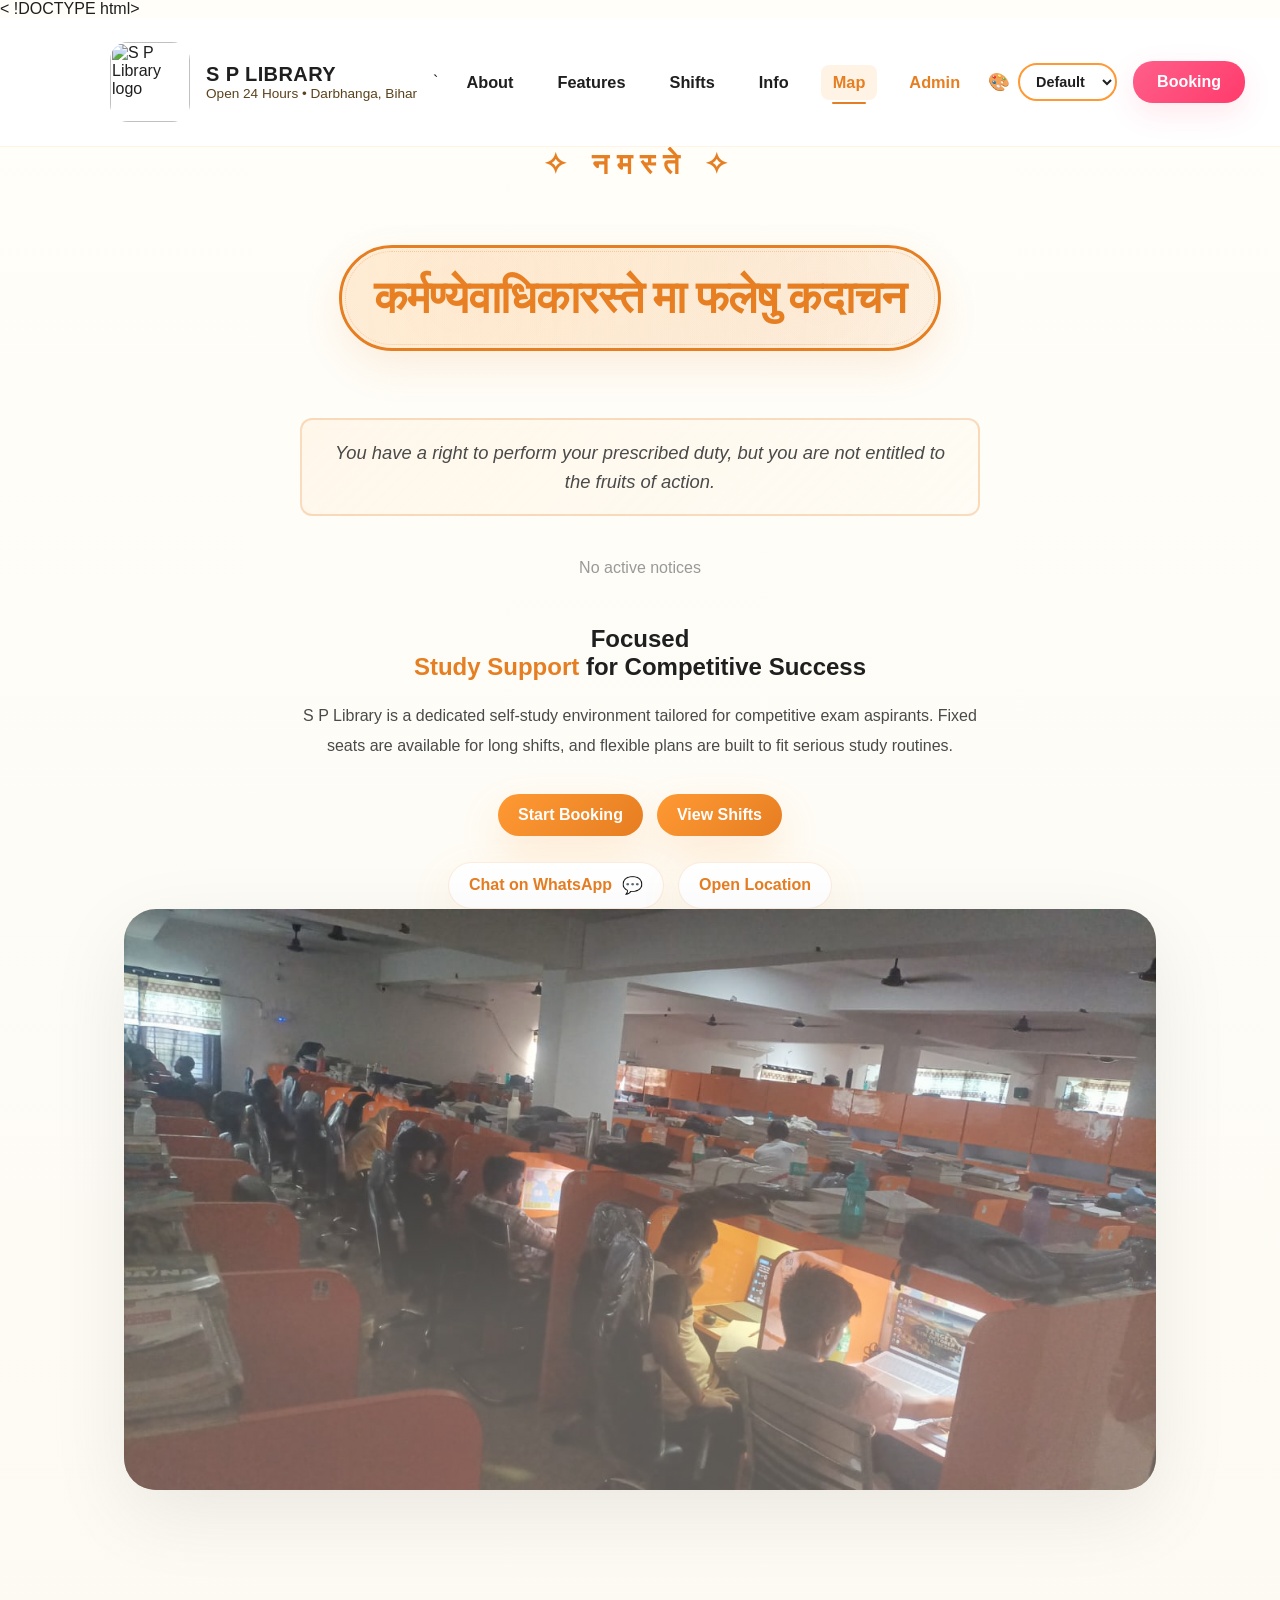
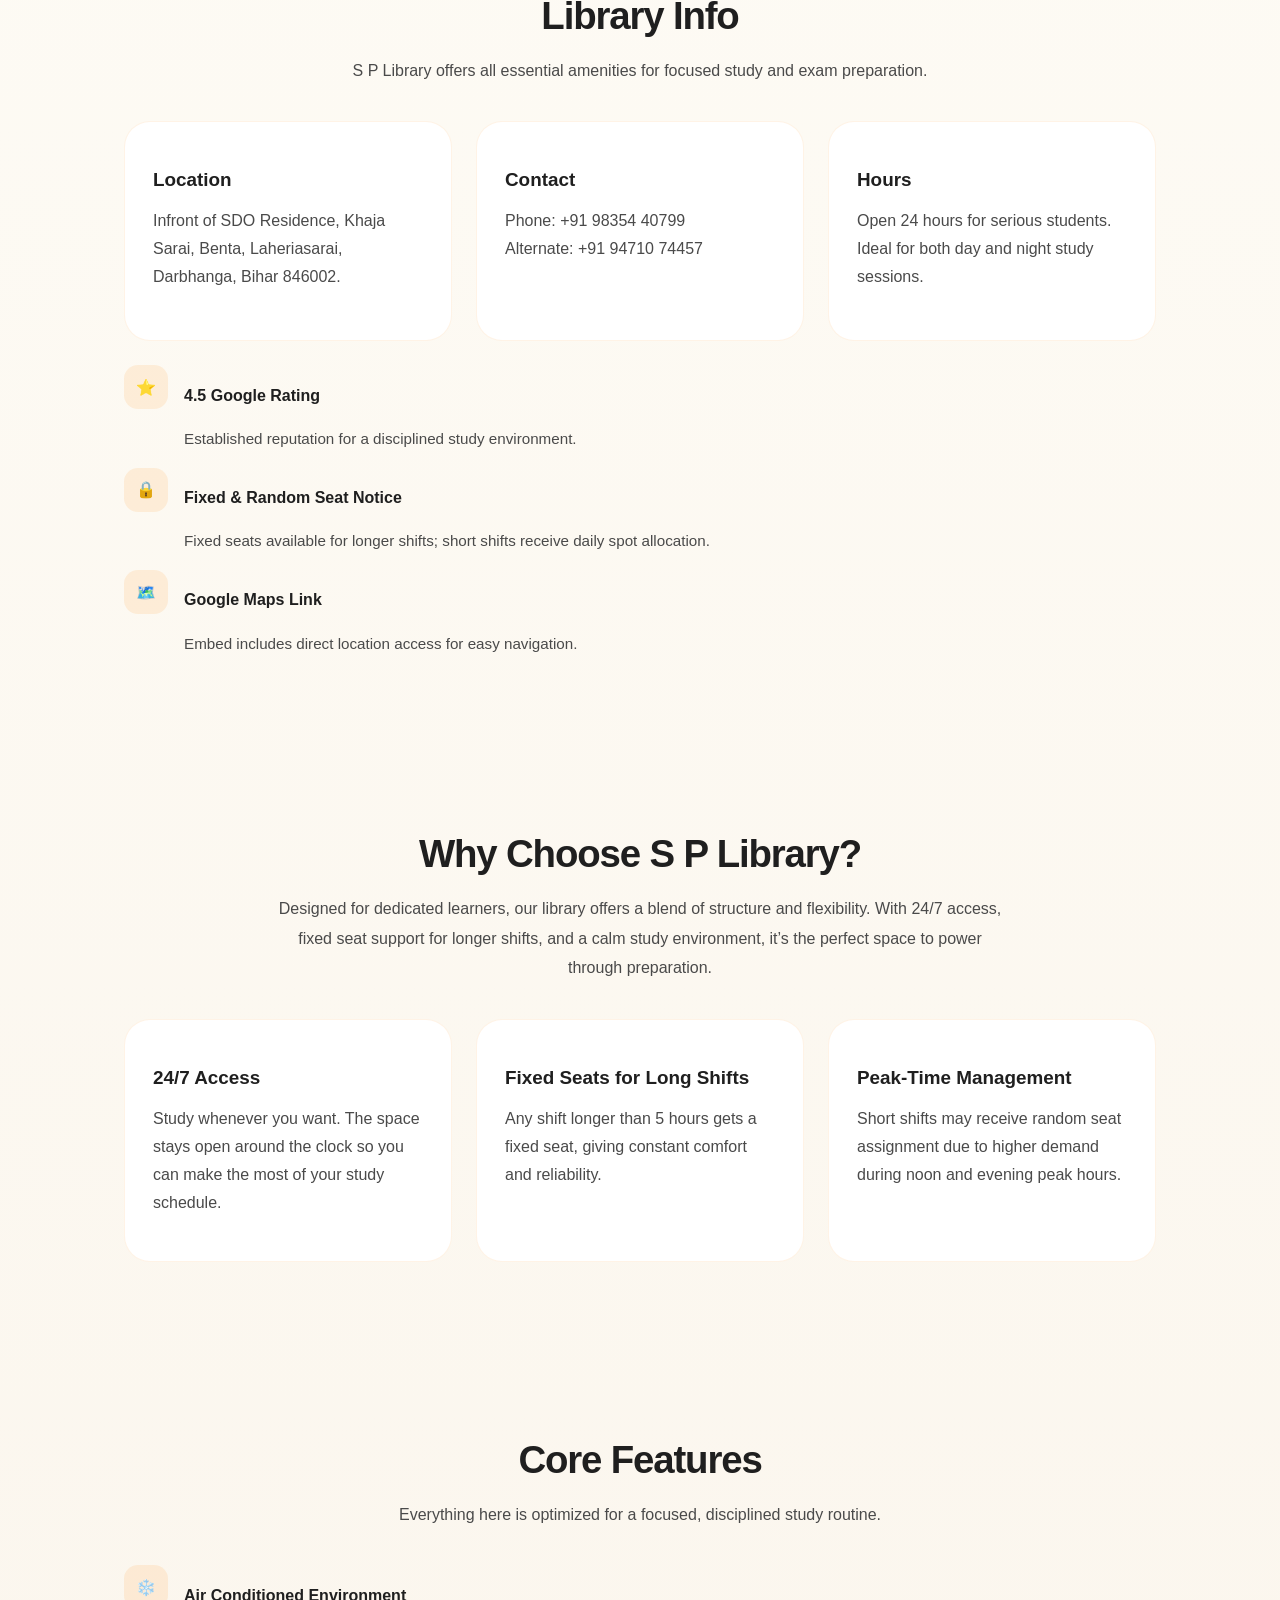
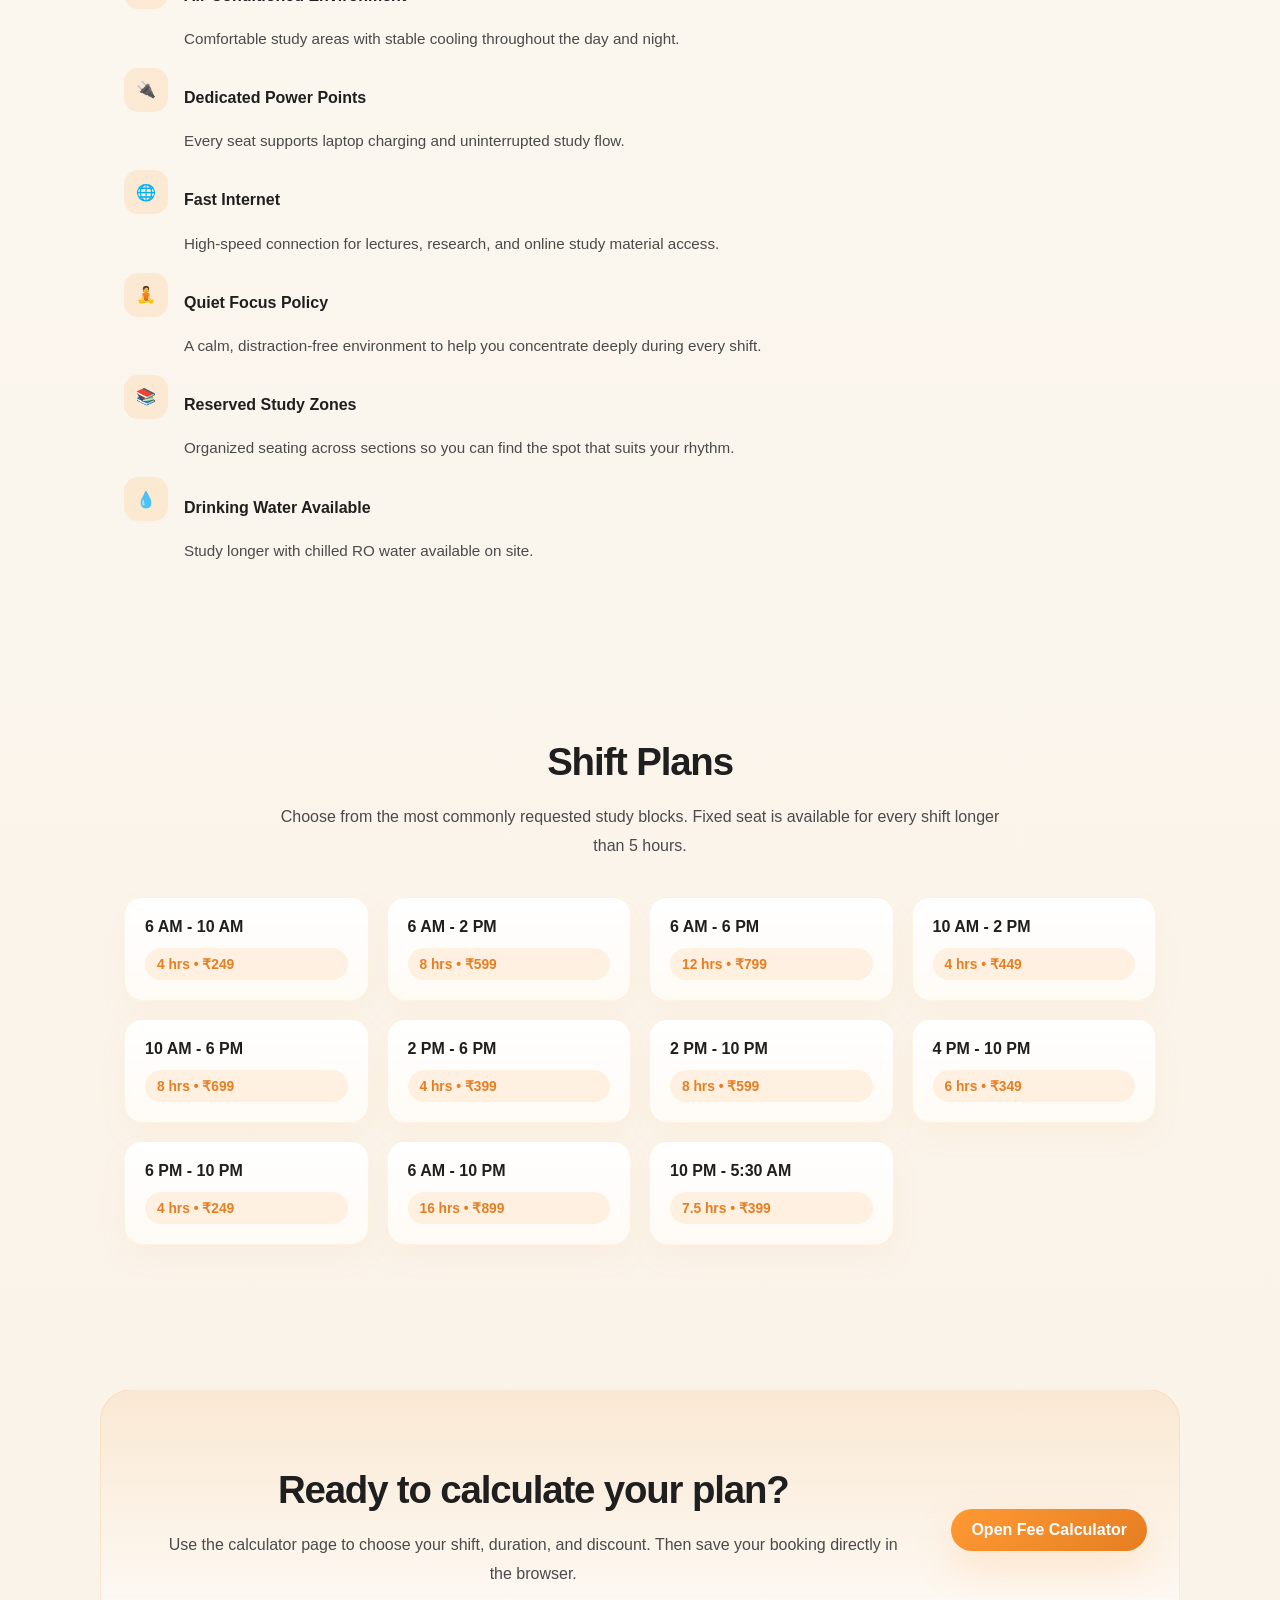
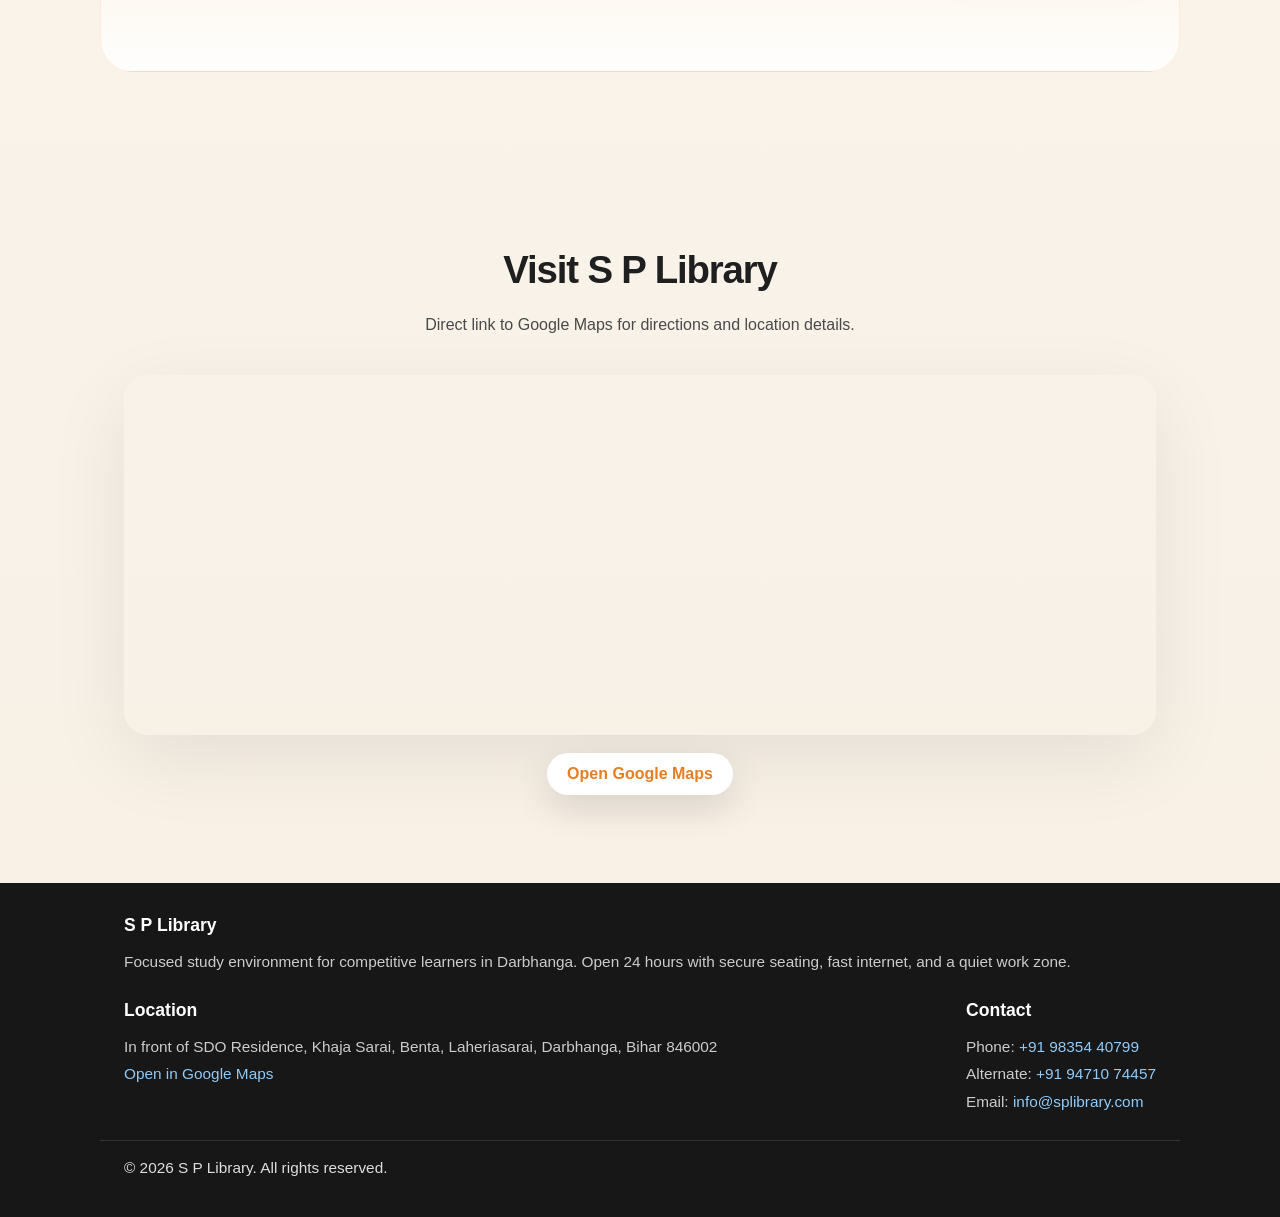
==== index.html @ 1525b309 "fetching but not saving" ====
﻿< !DOCTYPE html>
<html lang="en">
<head>
    <meta charset="UTF-8">
    <meta name="viewport" content="width=device-width, initial-scale=1.0">
    <title>S P Library | Study Space in Laheriasarai</title>
    <link rel="stylesheet" href="styles.css">
</head>
<body>
    <header class="header">
        <div class="container header-inner">
            <div class="brand">
                <div class="logo-box">
                    <a href="index.html" aria-label="S P Library home">
                        <img src="assets/Logo%20Library_page-0001.jpg" alt="S P Library logo">
                    </a>
                </div>
                <div>
                    <div class="site-name">S P LIBRARY</div>
                    <div style="font-size:.85rem; color: #5b421d;">Open 24 Hours • Darbhanga, Bihar</div>
                </div>
            </div>
`       
            <nav class="nav" aria-label="Main navigation" id="main-nav">
                <a href="#about">About</a>
                <a href="#features">Features</a>
                <a href="#plans">Shifts</a>
                <a href="#info">Info</a>
                <a href="#map">Map</a>
                <a id="nav-register-link" href="student-registration.html" style="display:none">Register</a>
                <a href="admin-login.html" class="admin-link">Admin</a>
            </nav>

            <button class="hamburger" id="hamburger-btn" aria-label="Toggle navigation menu" aria-expanded="false">
 
                <span></span>
                <span></span>
                <span></span>
            </button>

            <div class="right-controls">
                <div class="theme-selector-wrapper">
                    <label class="theme-selector-label">🎨</label>
                    <select id="theme-selector">
                        <option value="default">Default</option>
                        <option value="dark">Dark</option>
                        <option value="pink">Pink</option>
                        <option value="skyblue">Sky</option>
                        <option value="baghwa">Orange</option>
                    </select>
                </div>
                <a class="cta-link primary" href="booking.html">Booking</a>
                <a id="header-logout" class="cta-link" href="#" style="display:none">Logout</a>
            </div>
        </div>
    </header>

    <main>
        <section class="hero">
            <div class="container hero-inner">
                <div class="hero-content">
                    <div class="hero-shloka" role="note" aria-label="Sanskrit shloka">
                        <p class="shloka-text">कर्मण्येवाधिकारस्ते मा फलेषु कदाचन</p>
                        <p class="shloka-meaning">You have a right to perform your prescribed duty, but you are not entitled to the fruits of action.</p>
                    </div>
                    <!-- Notices Section -->
                    <div class="hero-notices" id="hero-notices-container"></div>
                    <h1 class="hero-title">Focused<br><span>Study Support</span> for Competitive Success</h1>
                    <p class="hero-text">S P Library is a dedicated self-study environment tailored for competitive exam aspirants. Fixed seats are available for long shifts, and flexible plans are built to fit serious study routines.</p>
                    <div class="hero-buttons">
                        <a class="cta-link" href="booking.html">Start Booking</a>
                        <a class="cta-link" href="#plans">View Shifts</a>
                    </div>
                    <div class="hero-links">
                        <a class="hero-secondary" href="https://wa.me/8521933770" target="_blank" rel="noopener noreferrer">
                            <span>Chat on WhatsApp</span>
                            <span class="hero-icon">💬</span>
                        </a>
                        <a class="hero-secondary" href="https://maps.app.goo.gl/vKs8UkZB4C599YHR6" target="_blank" rel="noopener noreferrer">
                            <span>Open Location</span>
                        </a>
                    </div>
                </div>
                <div class="hero-visual">
                    <img src="assets/WhatsApp%20Image%202026-06-04%20at%2010.13.15%20AM.jpeg" alt="S P Library study area">
                    <div class="hero-visual-overlay" aria-hidden="true"></div>
                </div>
            </div>
        </section>

        <!-- Info section moved here from calculator page -->
        <section class="section" id="info">
            <div class="container">
                <h2>Library Info</h2>
                <p class="lead">S P Library offers all essential amenities for focused study and exam preparation.</p>
                <div class="grid-3">
                    <div class="card">
                        <h3>Location</h3>
                        <p>Infront of SDO Residence, Khaja Sarai, Benta, Laheriasarai, Darbhanga, Bihar 846002.</p>
                    </div>
                    <div class="card">
                        <h3>Contact</h3>
                        <p>Phone: +91 98354 40799<br>Alternate: +91 94710 74457</p>
                    </div>
                    <div class="card">
                        <h3>Hours</h3>
                        <p>Open 24 hours for serious students. Ideal for both day and night study sessions.</p>
                    </div>
                </div>
                <div class="feature-list" style="margin-top: 24px;">
                    <div class="feature-item">
                        <div class="feature-icon">⭐</div>
                        <div class="feature-content">
                            <h4>4.5 Google Rating</h4>
                            <p>Established reputation for a disciplined study environment.</p>
                        </div>
                    </div>
                    <div class="feature-item">
                        <div class="feature-icon">🔒</div>
                        <div class="feature-content">
                            <h4>Fixed & Random Seat Notice</h4>
                            <p>Fixed seats available for longer shifts; short shifts receive daily spot allocation.</p>
                        </div>
                    </div>
                    <div class="feature-item">
                        <div class="feature-icon">🗺️</div>
                        <div class="feature-content">
                            <h4>Google Maps Link</h4>
                            <p>Embed includes direct location access for easy navigation.</p>
                        </div>
                    </div>
                </div>
            </div>
        </section>


        <section id="about" class="section">
            <div class="container">
                <h2>Why Choose S P Library?</h2>
                <p class="lead">Designed for dedicated learners, our library offers a blend of structure and flexibility. With 24/7 access, fixed seat support for longer shifts, and a calm study environment, it’s the perfect space to power through preparation.</p>
                <div class="grid-3">
                    <div class="card">
                        <h3>24/7 Access</h3>
                        <p>Study whenever you want. The space stays open around the clock so you can make the most of your study schedule.</p>
                    </div>
                    <div class="card">
                        <h3>Fixed Seats for Long Shifts</h3>
                        <p>Any shift longer than 5 hours gets a fixed seat, giving constant comfort and reliability.</p>
                    </div>
                    <div class="card">
                        <h3>Peak-Time Management</h3>
                        <p>Short shifts may receive random seat assignment due to higher demand during noon and evening peak hours.</p>
                    </div>
                </div>
            </div>
        </section>

        <section id="features" class="section">
            <div class="container">
                <h2>Core Features</h2>
                <p class="lead">Everything here is optimized for a focused, disciplined study routine.</p>
                <div class="feature-list">
                    <div class="feature-item">
                        <div class="feature-icon">❄️</div>
                        <div class="feature-content">
                            <h4>Air Conditioned Environment</h4>
                            <p>Comfortable study areas with stable cooling throughout the day and night.</p>
                        </div>
                    </div>
                    <div class="feature-item">
                        <div class="feature-icon">🔌</div>
                        <div class="feature-content">
                            <h4>Dedicated Power Points</h4>
                            <p>Every seat supports laptop charging and uninterrupted study flow.</p>
                        </div>
                    </div>
                    <div class="feature-item">
                        <div class="feature-icon">🌐</div>
                        <div class="feature-content">
                            <h4>Fast Internet</h4>
                            <p>High-speed connection for lectures, research, and online study material access.</p>
                        </div>
                    </div>
                    <div class="feature-item">
                        <div class="feature-icon">🧘</div>
                        <div class="feature-content">
                            <h4>Quiet Focus Policy</h4>
                            <p>A calm, distraction-free environment to help you concentrate deeply during every shift.</p>
                        </div>
                    </div>
                    <div class="feature-item">
                        <div class="feature-icon">📚</div>
                        <div class="feature-content">
                            <h4>Reserved Study Zones</h4>
                            <p>Organized seating across sections so you can find the spot that suits your rhythm.</p>
                        </div>
                    </div>
                    <div class="feature-item">
                        <div class="feature-icon">💧</div>
                        <div class="feature-content">
                            <h4>Drinking Water Available</h4>
                            <p>Study longer with chilled RO water available on site.</p>
                        </div>
                    </div>
                </div>
            </div>
        </section>

        <section id="plans" class="section">
            <div class="container">
                <h2>Shift Plans</h2>
                <p class="lead">Choose from the most commonly requested study blocks. Fixed seat is available for every shift longer than 5 hours.</p>
                <div class="plan-grid">
                    <div class="plan-card">
                        <h4>6 AM - 10 AM</h4>
                        <span>4 hrs • ₹249</span>
                    </div>
                    <div class="plan-card">
                        <h4>6 AM - 2 PM</h4>
                        <span>8 hrs • ₹599</span>
                    </div>
                    <div class="plan-card">
                        <h4>6 AM - 6 PM</h4>
                        <span>12 hrs • ₹799</span>
                    </div>
                    <div class="plan-card">
                        <h4>10 AM - 2 PM</h4>
                        <span>4 hrs • ₹449</span>
                    </div>
                    <div class="plan-card">
                        <h4>10 AM - 6 PM</h4>
                        <span>8 hrs • ₹699</span>
                    </div>
                    <div class="plan-card">
                        <h4>2 PM - 6 PM</h4>
                        <span>4 hrs • ₹399</span>
                    </div>
                    <div class="plan-card">
                        <h4>2 PM - 10 PM</h4>
                        <span>8 hrs • ₹599</span>
                    </div>
                    <div class="plan-card">
                        <h4>4 PM - 10 PM</h4>
                        <span>6 hrs • ₹349</span>
                    </div>
                    <div class="plan-card">
                        <h4>6 PM - 10 PM</h4>
                        <span>4 hrs • ₹249</span>
                    </div>
                    <div class="plan-card">
                        <h4>6 AM - 10 PM</h4>
                        <span>16 hrs • ₹899</span>
                    </div>
                    <div class="plan-card">
                        <h4>10 PM - 5:30 AM</h4>
                        <span>7.5 hrs • ₹399</span>
                    </div>
                </div>
            </div>
        </section>

        <section class="section">
            <div class="container section-highlight">
                <div class="cta-grid">
                    <div>
                        <h2>Ready to calculate your plan?</h2>
                        <p class="lead">Use the calculator page to choose your shift, duration, and discount. Then save your booking directly in the browser.</p>
                    </div>
                    <a class="cta-link" href="booking.html">Open Fee Calculator</a>
                </div>
            </div>
        </section>

        <section id="map" class="section">
            <div class="container">
                <h2>Visit S P Library</h2>
                <p class="lead">Direct link to Google Maps for directions and location details.</p>
                <iframe class="map-embed" src="https://www.google.com/maps/embed?pb=!1m18!1m12!1m3!1d3597.9847573821976!2d85.90579!3d26.123674!2m3!1f0!2f0!3f0!3m2!1i1024!2i768!4f13.1!3m3!1m2!1s0x39edb9327091d627%3A0x440876a55a5bb18f!2sS%20P%20LIBRARY!5e0!3m2!1sen!2sin!4v1234567890" allowfullscreen loading="lazy" referrerpolicy="no-referrer-when-downgrade"></iframe>
                <p style="text-align:center; margin-top:18px;"><a href="https://maps.app.goo.gl/vKs8UkZB4C599YHR6" target="_blank" class="cta-link" style="padding:12px 20px; background:#ffffff; color:var(--bhagwa-dark); box-shadow: 0 14px 36px rgba(0,0,0,0.12);">Open Google Maps</a></p>
            </div>
        </section>
    </main>

    <footer class="footer">
        <div class="container footer-grid">
            <div class="footer-col">
                <h3>S P Library</h3>
                <p>Focused study environment for competitive learners in Darbhanga. Open 24 hours with secure seating, fast internet, and a quiet work zone.</p>
            </div>
            <div class="footer-col">
                <h3>Location</h3>
                <p>In front of SDO Residence, Khaja Sarai, Benta, Laheriasarai, Darbhanga, Bihar 846002</p>
                <p><a href="https://maps.app.goo.gl/vKs8UkZB4C599YHR6" target="_blank" rel="noopener noreferrer">Open in Google Maps</a></p>
            </div>
            <div class="footer-col">
                <h3>Contact</h3>
                <p>Phone: <a href="tel:+919835440799">+91 98354 40799</a></p>
                <p>Alternate: <a href="tel:+919471074457">+91 94710 74457</a></p>
                <p>Email: <a href="mailto:info@splibrary.com">info@splibrary.com</a></p>
            </div>
        </div>
        <div class="container footer-bottom">
            <p>&copy; 2026 S P Library. All rights reserved.</p>
        </div>
    </footer>

    <!-- Right-side floating contact widgets removed per layout cleanup -->
    <script src="theme.js"></script>
    <script src="notices.js"></script>
    <script src="navigation.js"></script>
    <script src="header-widgets.js"></script>
    <script src="script.js"></script>
    <script src="admin-auth.js"></script>
    <script src="admin-header.js"></script>
    <script src="hamburger.js"></script>
    <script>
        // Initialize notices on page load
        document.addEventListener('DOMContentLoaded', function() {
            noticeManager.render('hero-notices-container', 3);
        });
    </script>
</body>
</html>
---- styles.css ----
:root {
    --bhagwa: #FF9933;
    --bhagwa-dark: #E67E22;
    --gray-100: #F6F6F6;
    --gray-200: #EDEDED;
    --gray-400: #9E9E9E;
    --gray-600: #4A4A4A;
    --gray-900: #1F1F1F;
    --white: #FFFFFF;
    --shadow: 0 24px 80px rgba(0, 0, 0, 0.08);
    
    /* Theme Variables */
    --theme-primary: #FF9933;
    --theme-primary-dark: #E67E22;
    --theme-secondary: #7a5a2b;
    --theme-background: #fffef9;
    --theme-background-alt: #f8f0e5;
    --theme-text: #1F1F1F;
    --theme-text-light: #4A4A4A;
    --theme-card-bg: #FFFFFF;
    --theme-border: rgba(255, 153, 51, 0.12);
}

* {
    box-sizing: border-box;
}

html {
    scroll-behavior: smooth;
}

body {
    margin: 0;
    font-family: 'Inter', sans-serif;
    color: var(--theme-text);
    background: linear-gradient(180deg, var(--theme-background) 0%, var(--theme-background-alt) 100%);
}

img {
    max-width: 100%;
    display: block;
}

a {
    color: inherit;
    text-decoration: none;
}

button {
    font: inherit;
}

.container {
    width: min(1080px, calc(100% - 48px));
    max-width: 1080px;
    margin: 0 auto;
    padding-left: 24px;
    padding-right: 24px;
}

.header {
    background: rgba(255, 255, 255, 0.92);
    backdrop-filter: blur(16px);
    position: sticky;
    top: 10px;
    z-index: 50;
    border-bottom: 1px solid var(--theme-border);
    padding: 12px 0;
}

.header-inner {
    display: flex;
    align-items: center;
    justify-content: space-between;
    gap: 16px;
    padding: 12px 10px;
    flex-wrap: nowrap;
    min-height: 80px;
}

.logo-box {
    width: 80px;
    height: 80px;
    border-radius: 18px;
    display: grid;
    place-items: center;
    background: rgba(255, 255, 255, 0.78);
    overflow: hidden;
    flex-shrink: 0;
}

.logo-box img {
    width: 100%;
    height: 100%;
    object-fit: contain;
}

.brand {
    display: flex;
    align-items: center;
    gap: 16px;
    flex-shrink: 0;
}

.site-name {
    font-size: 1.25rem;
    font-weight: 900;
    letter-spacing: 0.02em;
    color: var(--gray-900);
}

.nav {
    display: flex;
    gap: 20px;
    align-items: center;
    flex: 1;
    margin: 0;
    position: relative;
    justify-content: center;
}

.nav a {
    color: var(--gray-700);
    font-weight: 600;
    font-size: 1.02rem;
    transition: all 0.3s ease;
    padding: 8px 12px;
    border-radius: 8px;
    position: relative;
}

.nav a::after {
    content: '';
    position: absolute;
    bottom: -4px;
    left: 50%;
    transform: translateX(-50%) scaleX(0);
    width: 60%;
    height: 2px;
    background: var(--theme-primary-dark);
    transition: transform 0.3s ease;
    border-radius: 1px;
}

.nav a:hover {
    color: var(--theme-primary-dark);
    background: rgba(255, 153, 51, 0.08);
    transform: translateY(-1px);
}

.nav a:hover::after {
    transform: translateX(-50%) scaleX(1);
}

.nav a.active {
    color: var(--theme-primary-dark);
    background: rgba(255, 153, 51, 0.12);
}

.nav a.active::after {
    transform: translateX(-50%) scaleX(1);
}

.nav .admin-link {
    color: var(--theme-primary-dark);
    font-weight: 700;
}

/* Hamburger Menu */
.hamburger {
    display: none;
    flex-direction: column;
    justify-content: center;
    align-items: center;
    background: none;
    border: none;
    cursor: pointer;
    gap: 6px;
    padding: 8px;
    transition: all 0.3s ease;
}

.hamburger span {
    display: block;
    width: 26px;
    height: 3px;
    background: var(--gray-700);
    border-radius: 2px;
    transition: all 0.3s ease;
}

.hamburger:hover span {
    background: var(--theme-primary-dark);
}

.hamburger.active span:nth-child(1) {
    transform: rotate(45deg) translate(12px, 12px);
}

.hamburger.active span:nth-child(2) {
    opacity: 0;
}

.hamburger.active span:nth-child(3) {
    transform: rotate(-45deg) translate(8px, -8px);
}

/* Tablet Navigation */
@media (max-width: 1024px) {
    .nav {
        gap: 16px;
    }

    .nav a {
        padding: 8px 10px;
        font-size: 0.95rem;
    }

    .right-controls {
        gap: 12px;
    }

    .cta-link {
        padding: 10px 16px;
        font-size: 0.85rem;
    }
}

/* Mobile Navigation */
@media (max-width: 768px) {
    .hamburger {
        display: flex;
    }

    .nav {
        display: none;
        position: fixed;
        top: 90px;
        left: 0;
        right: 0;
        background: var(--white);
        flex-direction: column;
        gap: 0;
        padding: 16px 0;
        border-bottom: 1px solid rgba(255, 153, 51, 0.16);
        box-shadow: 0 10px 30px rgba(0, 0, 0, 0.1);
        z-index: 999;
        justify-content: flex-start;
        flex: none;
    }

    .nav.active {
        display: flex;
    }

    .nav a {
        padding: 14px 20px;
        border-radius: 0;
        font-size: 0.95rem;
        border-bottom: 1px solid rgba(255, 153, 51, 0.08);
    }

    .nav a:last-child {
        border-bottom: none;
    }

    .nav a::after {
        display: none;
    }

    .nav a:hover {
        background: rgba(255, 153, 51, 0.1);
        transform: none;
    }

    .header-inner {
        flex-wrap: nowrap;
        gap: 12px;
        min-height: auto;
    }

    .right-controls {
        order: 3;
        gap: 8px;
        display: flex;
        align-items: center;
        flex-shrink: 0;
        padding: 0;
    }

    .right-controls .theme-selector-wrapper {
        display: none;
    }

    .right-controls .theme-selector-label {
        font-size: 1rem;
    }

    .cta-link {
        padding: 10px 14px;
        font-size: 0.85rem;
        white-space: nowrap;
    }

    .cta-link.primary {
        padding: 10px 16px;
    }

    .logo-box {
        width: 60px;
        height: 60px;
    }

    .site-name {
        font-size: 1rem;
    }
}

/* Small Mobile (Below 640px) */
@media (max-width: 640px) {
    .header {
        padding: 8px 0;
    }

    .header-inner {
        padding: 8px 8px;
        gap: 8px;
    }

    .logo-box {
        width: 50px;
        height: 50px;
    }

    .site-name {
        font-size: 0.95rem;
    }

    .site-name + div {
        font-size: 0.7rem !important;
    }

    .brand {
        gap: 10px;
    }

    .hamburger {
        padding: 4px;
    }

    .hamburger span {
        width: 22px;
        height: 2px;
    }

    .right-controls {
        gap: 6px;
    }

    .cta-link {
        padding: 8px 12px;
        font-size: 0.8rem;
    }

    .nav a {
        padding: 12px 16px;
        font-size: 0.9rem;
    }
}

.hero-content {
    max-width: 680px;
    margin: 0 auto;
    text-align: center;
}

.hero-badge {
    display: inline-flex;
    align-items: center;
    gap: 10px;
    padding: 10px 18px;
    border-radius: 999px;
    background: rgba(255, 153, 51, 0.12);
    color: var(--theme-primary-dark);
    line-height: 1.02;
    letter-spacing: -0.05em;
    margin-bottom: 24px;
}

.hero-title span {
    color: var(--theme-primary-dark);
}

.hero-sanskrit {
    font-family: 'Noto Sans Devanagari', 'Mangal', 'Arial', sans-serif;
    text-align: center;
}

/* Sanskrit shloka styling for the hero */
.hero-shloka{
    display: flex;
    flex-direction: column;
    align-items: center;
    gap: 10px;
    margin-bottom: 8px;
    position: relative;
}

/* Decorative frame elements */
.hero-shloka::before {
    content: '✧ नमस्ते ✧';
    display: block;
    font-size: 1.8rem;
    color: var(--theme-primary-dark);
    margin-bottom: 8px;
    font-weight: 900;
    letter-spacing: 0.3em;
    animation: shloka-float 3s ease-in-out infinite;
}

.shloka-text{
    font-family: 'Noto Serif', 'Noto Sans Devanagari', serif;
    font-size: clamp(1.6rem, 4.8vw, 2.8rem);
    color: var(--theme-primary-dark);
    font-weight: 900;
    letter-spacing: -0.02em;
    text-align: center;
    padding: 24px 32px;
    border-radius: 999px;
    background: linear-gradient(135deg, rgba(255,243,225,0.95) 0%, rgba(255,250,240,0.7) 100%);
    box-shadow: 0 16px 40px rgba(230,126,34,0.12),
                inset 0 1px 0 rgba(255, 255, 255, 0.6);
    /* Cultural aesthetic frame */
    border: 3px solid var(--theme-primary-dark);
    position: relative;
    animation: shloka-glow 4s ease-in-out infinite;
    overflow: hidden;
}

/* Inner decorative glow */
.shloka-text::before {
    content: '';
    position: absolute;
    inset: 0;
    background: radial-gradient(circle at 20% 50%, rgba(255, 153, 51, 0.1), transparent),
                radial-gradient(circle at 80% 50%, rgba(230, 126, 34, 0.1), transparent);
    pointer-events: none;
    border-radius: 999px;
}

.shloka-text::after {
    content: '';
    position: absolute;
    inset: 3px;
    border: 1px dotted var(--theme-primary-dark);
    border-radius: 999px;
    opacity: 0.3;
    pointer-events: none;
}

@keyframes shloka-glow {
    0%, 100% { 
        box-shadow: 0 16px 40px rgba(230,126,34,0.12),
                    inset 0 1px 0 rgba(255, 255, 255, 0.6);
    }
    50% { 
        box-shadow: 0 20px 60px rgba(230,126,34,0.2),
                    inset 0 1px 0 rgba(255, 255, 255, 0.8);
    }
}

@keyframes shloka-float {
    0%, 100% { transform: translateY(0px); opacity: 0.7; }
    50% { transform: translateY(-4px); opacity: 1; }
}
.shloka-meaning{
    font-size: 1.15rem;
    color: var(--gray-600);
    max-width: 720px;
    text-align: center;
    font-style: italic;
    margin-top: 12px;
    padding: 18px 28px;
    background: linear-gradient(135deg, rgba(255,243,225,0.6) 0%, rgba(255,250,240,0.4) 100%);
    border: 2px solid rgba(230,126,34,0.25);
    border-radius: 12px;
    line-height: 1.6;
    font-weight: 500;
}

.hero-title{
    margin-top: 14px;
}

/* Notice Section Styles */
.hero-notices {
    display: grid;
    gap: 16px;
    margin-bottom: 32px;
    animation: notices-slideIn 0.6s ease-out;
}

@keyframes notices-slideIn {
    from { opacity: 0; transform: translateY(-10px); }
    to { opacity: 1; transform: translateY(0); }
}

.notices-grid {
    display: grid;
    grid-template-columns: repeat(auto-fit, minmax(280px, 1fr));
    gap: 16px;
}

.floating-whatsapp, .floating-call { display: none !important; }

.notice-title::before {
    content: '📢';
    font-size: 1.2rem;
}

.notice-content {
    font-size: 0.95rem;
    color: var(--theme-text);
    line-height: 1.5;
    margin: 0;
}

.notice-meta {
    font-size: 0.85rem;
    color: var(--theme-text-light);
    margin-top: 10px;
    font-style: italic;
}

/* Theme Selector */
.theme-selector-wrapper {
    display: flex;
    align-items: center;
    gap: 12px;
}

.theme-selector-label {
    font-size: 0.9rem;
    font-weight: 600;
    color: var(--gray-600);
}

#theme-selector {
    padding: 8px 12px;
    border-radius: 999px;
    border: 2px solid var(--theme-primary);
    background: var(--white);
    color: var(--theme-text);
    font-weight: 600;
    font-size: 0.9rem;
    cursor: pointer;
    transition: all 0.3s ease;
}

#theme-selector:hover {
    box-shadow: 0 6px 16px rgba(255, 153, 51, 0.18);
}

.hero-text {
    font-size: 1rem;
    line-height: 1.9;
    color: var(--gray-600);
    margin: 0 auto 32px;
    max-width: 680px;
}

.hero-buttons {
    display: flex;
    flex-wrap: wrap;
    gap: 14px;
    justify-content: center;
}

.right-controls {
    display: flex;
    gap: 16px;
    align-items: center;
    flex-shrink: 0;
}

.right-controls .theme-selector-wrapper {
    display: flex;
    align-items: center;
    gap: 8px;
}

.right-controls .theme-selector-label {
    font-size: 1.1rem;
    font-weight: 600;
}

.cta-link {
    display: inline-flex;
    align-items: center;
    justify-content: center;
    padding: 12px 20px;
    border-radius: 999px;
    background: linear-gradient(135deg, var(--theme-primary), var(--theme-primary-dark));
    color: var(--white);
    font-weight: 700;
    box-shadow: 0 18px 40px rgba(255, 153, 51, 0.18);
    transition: all 0.3s ease;
}

.cta-link:hover {
    transform: translateY(-2px);
    box-shadow: 0 24px 50px rgba(255, 153, 51, 0.25);
}

.cta-link.primary {
    padding: 12px 24px;
    border-radius: 20px;
    background: linear-gradient(135deg, #ff5f8b, #ff3b6b);
    color: #fff;
    box-shadow: 0 10px 30px rgba(255, 59, 107, 0.12);
}

.hero-visual {
    min-height: 460px;
    border-radius: 32px;
    overflow: hidden;
    display: grid;
    place-items: center;
    box-shadow: var(--shadow);
    background: radial-gradient(circle at top left, rgba(255, 153, 51, 0.18), transparent 34%),
                radial-gradient(circle at bottom right, rgba(230, 126, 34, 0.15), transparent 32%),
                linear-gradient(180deg, #ffffff 0%, #fff8ef 100%);
}

.hero-visual img {
    width: 100%;
    height: 100%;
    object-fit: cover;
    border-radius: 28px;
    box-shadow: 0 30px 90px rgba(0, 0, 0, 0.08);
}

.hero-visual { position: relative; }
.hero-visual-overlay{
    position: absolute; inset: 0; border-radius: 28px;
    background: linear-gradient(180deg, rgba(255,255,255,0.0) 0%, rgba(255,247,238,0.35) 70%);
    pointer-events: none;
}

.hero-links {
    display: flex;
    flex-wrap: wrap;
    justify-content: center;
    gap: 14px;
    margin-top: 26px;
}

.hero-secondary {
    display: inline-flex;
    align-items: center;
    gap: 10px;
    padding: 12px 20px;
    border-radius: 999px;
    background: #ffffff;
    color: var(--bhagwa-dark);
    border: 1px solid rgba(230, 126, 34, 0.15);
    box-shadow: 0 16px 45px rgba(255, 153, 51, 0.10);
    font-weight: 700;
}

.hero-secondary:hover {
    transform: translateY(-1px);
}

.hero-icon {
    font-size: 1.05rem;
}

.floating-whatsapp {
    position: fixed;
    right: 20px;
    bottom: 24px;
    z-index: 60;
    display: inline-flex;
    align-items: center;
    justify-content: center;
    padding: 14px 18px;
    border-radius: 999px;
    background: linear-gradient(135deg, #2eb82e, #25d366);
    color: #ffffff;
    font-weight: 700;
    box-shadow: 0 22px 50px rgba(0, 0, 0, 0.16);
    text-decoration: none;
}

.floating-whatsapp:hover {
    transform: translateY(-1px);
}

/* Floating call button (above WhatsApp) */
.floating-call {
    position: fixed;
    right: 20px;
    bottom: 88px;
    z-index: 60;
    display: inline-flex;
    align-items: center;
    justify-content: center;
    gap: 8px;
    padding: 14px 18px;
    min-width: 140px;
    border-radius: 999px;
    background: linear-gradient(135deg, #2196F3, #0D47A1);
    color: var(--white);
    font-weight: 800;
    font-size: 1rem;
    box-shadow: 0 22px 50px rgba(0, 0, 0, 0.16);
    text-decoration: none;
}

.floating-call span:first-child { display:inline-block; transform: translateY(1px); }

.floating-call:hover { transform: translateY(-1px); }

.section {
    padding: 72px 0;
}

.section h2 {
    text-align: center;
    margin-left: auto;
    margin-right: auto;
}

.section p.lead {
    text-align: center;
    margin-left: auto;
    margin-right: auto;
}

.section-highlight {
    max-width: 1120px;
    margin: 0 auto;
    background: linear-gradient(180deg, rgba(255, 243, 225, 0.95), #fffaf0);
    border: 1px solid rgba(255, 153, 51, 0.16);
    border-radius: 32px;
    padding: 36px 32px;
}

@media (max-width: 960px) {
    .hero-inner {
        grid-template-columns: 1fr;
        gap: 32px;
    }

    .hero-visual {
        min-height: 340px;
    }
}

@media (max-width: 720px) {
    .header-inner,
    .hero-content,
    .section-highlight,
    .container {
        padding-left: 0;
        padding-right: 0;
    }

    .nav {
        display: flex;
        gap: 18px;
        align-items: center;
    }

    .right-controls {
        display: flex;
        gap: 12px;
        align-items: center;
    }

    .right-controls .theme-selector-wrapper {
        display: flex;
        align-items: center;
        gap: 6px;
    }

    .right-controls .theme-selector-label { font-size: 1.05rem }

    .cta-link.primary {
        padding: 10px 18px;
        border-radius: 20px;
        background: linear-gradient(135deg,#ff5f8b,#ff3b6b);
        color: #fff;
        box-shadow: 0 10px 30px rgba(255,59,107,0.12);
    }

    .hero-title {
        font-size: clamp(2.6rem, 10vw, 3.6rem);
    }

    .hero-text,
    .hero-buttons,
    .hero-links {
        justify-content: center;
    }

    .plan-grid,
    .grid-3 {
        grid-template-columns: 1fr;
    }

    .nav {
        justify-content: center;
    }
}


.section h2 {
    font-size: clamp(2.2rem, 3vw, 3.35rem);
    margin-bottom: 18px;
    letter-spacing: -0.03em;
}

.section p.lead {
    max-width: 740px;
    color: var(--gray-600);
    line-height: 1.85;
    margin-bottom: 36px;
    font-size: 1rem;
}

.grid-3 {
    display: grid;
    grid-template-columns: repeat(3, minmax(0, 1fr));
    gap: 24px;
}

.card {
    background: var(--theme-card-bg);
    border-radius: 26px;
    padding: 28px;
    border: 1px solid var(--theme-border);
    min-height: 220px;
}

.card h3 {
    font-size: 1.18rem;
    margin-bottom: 14px;
}

.card p {
    color: var(--gray-600);
    line-height: 1.75;
}

.feature-list {
    display: grid;
    gap: 16px;
}

.feature-item {
    display: flex;
    gap: 16px;
    align-items: flex-start;
}

.feature-icon {
    min-width: 44px;
    width: 44px;
    height: 44px;
    border-radius: 14px;
    background: rgba(255, 153, 51, 0.14);
    display: grid;
    place-items: center;
    color: var(--theme-primary-dark);
    }

    .feature-content p {
        margin: 0;
        color: var(--gray-600);
        line-height: 1.7;
        font-size: 0.95rem;
    }

    .plan-grid {
        display: grid;
        grid-template-columns: repeat(auto-fit, minmax(240px, 1fr));
        gap: 18px;
        align-items: stretch;
    }

    .plan-card {
        border-radius: 18px;
        border: 1px solid rgba(255, 153, 51, 0.12);
        padding: 20px;
        box-shadow: 0 12px 30px rgba(255, 153, 51, 0.06);
        display: flex;
        flex-direction: column;
        justify-content: space-between;
        min-height: 100px;
        background: linear-gradient(180deg, rgba(255,255,255,0.98), rgba(255,250,245,0.95));
    }

.plan-card h4 {
    margin-top: 0;
    margin-bottom: 12px;
    font-size: 1rem;
}

.plan-card span {
    display: inline-flex;
    padding: 8px 12px;
    border-radius: 999px;
    background: rgba(255, 153, 51, 0.12);
    color: var(--bhagwa-dark);
    font-weight: 700;
    font-size: 0.86rem;
}

#calculator h2,
#calculator h3 {
    color: var(--gray-900);
}

#calculator .hero-grid {
    display: grid;
    grid-template-columns: 1.2fr 0.95fr;
    gap: 28px;
    align-items: start;
    margin-left: -12px;
}

#calculator .card {
    padding: 32px;
}

#calculator .calculator-form {
    background: linear-gradient(180deg, #fff9f0, #ffffff);
    border: 1px solid rgba(255, 153, 51, 0.18);
    box-shadow: 0 20px 45px rgba(255, 153, 51, 0.10);
}

#calculator .booking-summary {
    background: rgba(255, 255, 255, 0.95);
    border-radius: 22px;
    padding: 22px;
    margin-bottom: 22px;
    border: 1px solid rgba(255, 153, 51, 0.16);
}

#calculator .lead {
    max-width: 680px;
    color: var(--gray-600);
    margin-bottom: 30px;
}

#calculator .map-link {
    display: inline-flex;
    align-items: center;
    justify-content: center;
    margin: 0 auto;
    padding: 12px 20px;
    border-radius: 999px;
    background: #ffffff;
    color: var(--bhagwa-dark);
    box-shadow: 0 18px 40px rgba(255, 153, 51, 0.14);
    border: 1px solid rgba(255, 153, 51, 0.16);
    text-decoration: none;
    font-weight: 700;
}

#calculator .map-link:hover {
    background: rgba(255, 244, 229, 0.95);
}

.field-help {
    margin-top: 10px;
    font-size: 0.93rem;
    color: var(--gray-600);
    line-height: 1.6;
}

#calculator .hero-badge {
    font-size: 0.88rem;
    letter-spacing: 0.03em;
    margin-bottom: 14px;
}

#calculator .summary-item {
    display: grid;
    gap: 10px;
    margin-bottom: 22px;
}

#calculator label {
    font-weight: 700;
    color: var(--gray-800);
    font-size: 0.95rem;
}

#calculator .form-control {
    width: 100%;
    min-height: 52px;
    border: 1px solid rgba(0, 0, 0, 0.14);
    border-radius: 18px;
    padding: 0 16px;
    font-size: 0.97rem;
    background: #fff;
    color: var(--gray-900);
    appearance: none;
}

.form-card {
    background: var(--theme-card-bg);
    border: 1px solid var(--theme-border);
    box-shadow: var(--shadow);
    padding: 32px;
}

.booking-form-grid {
    display: grid;
    grid-template-columns: minmax(0, 1.2fr) minmax(320px, 0.85fr);
    gap: 28px;
    align-items: start;
}

.booking-form-row {
    display: grid;
    gap: 10px;
    margin-bottom: 18px;
}

.booking-form-row label {
    font-weight: 700;
    color: var(--gray-800);
}

.booking-form-row input,
.booking-form-row select,
.booking-form-row textarea {
    width: 100%;
    border: 1px solid rgba(0, 0, 0, 0.14);
    border-radius: 18px;
    padding: 14px 16px;
    font-size: 0.95rem;
    background: #fff;
    color: var(--gray-900);
}

.booking-summary-card {
    background: rgba(255, 255, 255, 0.92);
    border: 1px solid var(--theme-border);
    padding: 28px;
}

.booking-summary-card h3 {
    margin-top: 0;
}

.booking-summary-item {
    display: flex;
    justify-content: space-between;
    gap: 12px;
    margin-bottom: 16px;
    color: var(--gray-700);
}

.btn-success {
    width: 100%;
    padding: 16px 0;
    border-radius: 18px;
    border: none;
    background: linear-gradient(135deg, var(--bhagwa), var(--bhagwa-dark));
    color: var(--white);
    font-size: 1rem;
    font-weight: 800;
    cursor: pointer;
    transition: transform 0.2s ease, box-shadow 0.2s ease;
}

.btn-success:hover {
    transform: translateY(-1px);
    box-shadow: 0 16px 35px rgba(255, 153, 51, 0.24);
}

.confirmation-card {
    background: rgba(238, 250, 255, 0.95);
    border: 1px solid rgba(37, 123, 255, 0.18);
    border-radius: 24px;
    padding: 24px;
    color: var(--gray-800);
}

.text-center {
    text-align: center;
}

#calculator .seat-info {
    margin-bottom: 24px;
}

#calculator .seat-badge {
    display: inline-flex;
    align-items: center;
    gap: 10px;
    padding: 12px 16px;
    border-radius: 999px;
    border: 1px solid rgba(255, 153, 51, 0.18);
    background: rgba(255, 242, 217, 0.85);
    color: var(--bhagwa-dark);
    font-weight: 700;
}

#calculator .seat-badge.random {
    border-color: rgba(231, 76, 60, 0.15);
    background: rgba(246, 187, 184, 0.18);
    color: #a02a22;
}

#calculator .button-group {
    display: grid;
    grid-template-columns: repeat(auto-fit, minmax(140px, 1fr));
    gap: 12px;
}

#calculator .duration-btn {
    border: 1px solid rgba(0, 0, 0, 0.12);
    border-radius: 16px;
    background: #fff;
    padding: 14px 12px;
    font-size: 0.92rem;
    font-weight: 700;
    color: var(--gray-700);
    transition: all 0.2s ease;
    cursor: pointer;
}

#calculator .duration-btn:hover {
    transform: translateY(-1px);
    box-shadow: 0 10px 22px rgba(0, 0, 0, 0.08);
}

#calculator .duration-btn.active {
    background: rgba(255, 153, 51, 0.12);
    border-color: rgba(255, 153, 51, 0.28);
    color: var(--bhagwa-dark);
}

#calculator .discount-config {
    display: flex;
    align-items: center;
    gap: 12px;
}

#calculator .discount-checkbox {
    width: 18px;
    height: 18px;
    accent-color: var(--bhagwa-dark);
}

#calculator .discount-inputs {
    display: grid;
    grid-template-columns: 1fr 1fr;
    gap: 12px;
    margin-top: 12px;
}

#calculator .discount-inputs.hidden {
    display: none;
}

#calculator .discount-inputs input {
    width: 100%;
    border: 1px solid rgba(0, 0, 0, 0.12);
    border-radius: 16px;
    padding: 14px 16px;
    font-size: 0.95rem;
    background: #fff;
}

#calculator .results-box {
    background: rgba(255, 205, 128, 0.16);
    border: 1px solid rgba(255, 153, 51, 0.22);
    border-radius: 24px;
    padding: 24px;
}

#calculator .result-row {
    display: flex;
    justify-content: space-between;
    align-items: center;
    gap: 20px;
    padding: 12px 0;
    border-bottom: 1px solid rgba(0, 0, 0, 0.06);
    font-size: 0.95rem;
}

#calculator .result-row:last-child {
    border-bottom: none;
}

#calculator .result-row.total {
    font-size: 1rem;
    font-weight: 800;
    color: var(--bhagwa-dark);
}

#calculator .result-label {
    color: var(--gray-700);
}

#calculator .result-value {
    font-weight: 700;
}

#calculator .result-value-total {
    font-size: 1.12rem;
    color: var(--bhagwa-dark);
}

#calculator .btn-primary {
    width: 100%;
    padding: 16px 0;
    border-radius: 18px;
    border: none;
    background: linear-gradient(135deg, var(--bhagwa), var(--bhagwa-dark));
    color: var(--white);
    font-size: 1rem;
    font-weight: 800;
    cursor: pointer;
    transition: transform 0.2s ease, box-shadow 0.2s ease;
}

#calculator .btn-primary:hover {
    transform: translateY(-1px);
    box-shadow: 0 16px 35px rgba(255, 153, 51, 0.24);
}

#calculator .btn-secondary {
    width: 100%;
    padding: 14px 0;
    border-radius: 16px;
    border: 1px solid rgba(0, 0, 0, 0.12);
    background: #fff;
    color: var(--gray-900);
    font-weight: 700;
    cursor: pointer;
    transition: background 0.2s ease, transform 0.2s ease;
}

#calculator .btn-secondary:hover {
    background: rgba(255, 153, 51, 0.08);
    transform: translateY(-1px);
}

#calculator .booking-list {
    display: grid;
    gap: 16px;
    margin-top: 16px;
}

#calculator .booking-item {
    display: grid;
    grid-template-columns: 1fr auto;
    gap: 18px;
    align-items: center;
    padding: 18px;
    border-radius: 22px;
    border: 1px solid rgba(255, 153, 51, 0.18);
    background: #fff;
}

#calculator .booking-details {
    display: grid;
    gap: 6px;
}

#calculator .booking-shift {
    font-weight: 800;
    color: var(--gray-900);
}

#calculator .booking-meta {
    color: var(--gray-600);
    font-size: 0.92rem;
}

#calculator .booking-price {
    font-weight: 800;
    color: var(--bhagwa-dark);
    font-size: 1rem;
    text-align: right;
}

#calculator .booking-remove {
    border: none;
    background: rgba(255, 153, 51, 0.14);
    color: var(--bhagwa-dark);
    border-radius: 16px;
    padding: 10px 16px;
    font-weight: 700;
    cursor: pointer;
}

#calculator .booking-remove:hover {
    background: rgba(255, 153, 51, 0.24);
}

#calculator .summary-item {
    display: flex;
    justify-content: space-between;
    gap: 12px;
    margin-bottom: 16px;
    padding-bottom: 16px;
    border-bottom: 1px solid rgba(0, 0, 0, 0.06);
    color: var(--gray-700);
    font-weight: 700;
}

#calculator .summary-value {
    color: var(--bhagwa-dark);
}

#calculator .empty-message {
    padding: 30px 18px;
    background: rgba(255, 255, 255, 0.85);
    border-radius: 18px;
    border: 1px dashed rgba(255, 153, 51, 0.35);
    color: var(--gray-600);
    text-align: center;
}

@media (max-width: 1024px) {
    #calculator .hero-grid {
        grid-template-columns: 1fr;
    }

    #calculator .button-group {
        grid-template-columns: repeat(2, minmax(0, 1fr));
    }
}

.cta-grid {
    display: grid;
    grid-template-columns: 1fr auto;
    gap: 18px;
    align-items: center;
}

.section-highlight {
    background: linear-gradient(180deg, rgba(255, 153, 51, 0.12), rgba(255, 255, 255, 0.9));
    border-radius: 32px;
    padding: 46px 32px;
    border: 1px solid rgba(255, 153, 51, 0.16);
}

.map-embed {
    width: 100%;
    border: none;
    border-radius: 24px;
    min-height: 360px;
    box-shadow: var(--shadow);
}

.section-footer {
    text-align: center;
    padding: 34px 0 18px;
    color: var(--gray-600);
}

.footer {
    background: #171717;
    color: rgba(255, 255, 255, 0.86);
    padding: 32px 0 40px;
}

.footer .container {
    display: flex;
    justify-content: space-between;
    align-items: flex-start;
    gap: 24px;
    flex-wrap: wrap;
}

.footer-grid {
    display: grid;
    grid-template-columns: repeat(3, minmax(220px, 1fr));
    gap: 28px;
    width: 100%;
}

.footer-col h3 {
    margin-top: 0;
    font-size: 1.1rem;
    color: #ffffff;
    margin-bottom: 12px;
}

.footer-col p {
    color: rgba(255, 255, 255, 0.78);
    line-height: 1.8;
    margin: 0 0 12px;
    font-size: 0.96rem;
}

.footer-col a {
    color: #90caf9;
    text-decoration: none;
}

.footer-col a:hover {
    text-decoration: underline;
}

.footer-bottom {
    width: 100%;
    border-top: 1px solid rgba(255, 255, 255, 0.12);
    margin-top: 24px;
    padding-top: 18px;
    display: flex;
    justify-content: center;
}

.footer p {
    margin: 0;
    font-size: 0.96rem;
}

@media (max-width: 1024px) {
    .hero-grid,
    .plan-grid,
    .grid-3 {
        grid-template-columns: 1fr;
    }

    .cta-grid {
        grid-template-columns: 1fr;
    }
}

@media (max-width: 720px) {
    .header-inner {
        flex-direction: column;
        align-items: stretch;
    }

    .nav {
        justify-content: center;
    }

    .hero {
        padding-top: 50px;
    }

    .hero-visual {
        min-height: 300px;
    }

    .card,
    .plan-card,
    .section-highlight {
        padding: 22px;
    }
}

@media (max-width: 540px) {
    .hero-title {
        font-size: 2.4rem;
    }

    .hero-text {
        font-size: 0.96rem;
    }

    .nav {
        gap: 12px;
    }

    .nav a {
        font-size: 0.88rem;
    }

    .logo-box {
        width: 54px;
        height: 54px;
    }
}

.students-management {
    margin-top: 20px;
}

.management-actions {
    display: flex;
    flex-wrap: wrap;
    gap: 14px;
    margin-bottom: 24px;
}

.btn-secondary {
    padding: 12px 20px;
    border-radius: 16px;
    border: 1px solid rgba(0, 0, 0, 0.12);
    background: #fff;
    color: var(--gray-900);
    font-weight: 700;
    cursor: pointer;
    transition: all 0.2s ease;
}

.btn-secondary:hover {
    background: rgba(255, 153, 51, 0.08);
    transform: translateY(-1px);
    box-shadow: 0 8px 20px rgba(255, 153, 51, 0.12);
}

.btn-danger {
    padding: 12px 20px;
    border-radius: 16px;
    border: 1px solid rgba(220, 53, 69, 0.24);
    background: rgba(220, 53, 69, 0.08);
    color: #c82333;
    font-weight: 700;
    cursor: pointer;
    transition: all 0.2s ease;
}

.btn-danger:hover {
    background: rgba(220, 53, 69, 0.16);
    transform: translateY(-1px);
}

.students-list {
    display: grid;
    grid-template-columns: repeat(auto-fill, minmax(320px, 1fr));
    gap: 20px;
}

.student-card {
    background: var(--white);
    border: 1px solid rgba(255, 153, 51, 0.16);
    border-radius: 24px;
    padding: 22px;
    box-shadow: 0 12px 32px rgba(0, 0, 0, 0.06);
    transition: transform 0.2s ease, box-shadow 0.2s ease;
}

.student-card:hover {
    transform: translateY(-2px);
    box-shadow: 0 18px 45px rgba(0, 0, 0, 0.10);
}

.student-header {
    display: flex;
    align-items: center;
    justify-content: space-between;
    gap: 12px;
    margin-bottom: 16px;
    padding-bottom: 12px;
    border-bottom: 1px solid rgba(0, 0, 0, 0.06);
}

.student-header h4 {
    margin: 0;
    color: var(--gray-900);
    font-size: 1.15rem;
    flex: 1;
}

.btn-delete {
    width: 32px;
    height: 32px;
    border-radius: 50%;
    border: 1px solid rgba(220, 53, 69, 0.24);
    background: rgba(220, 53, 69, 0.08);
    color: #c82333;
    font-weight: 700;
    cursor: pointer;
    transition: all 0.2s ease;
}

.btn-delete:hover {
    background: rgba(220, 53, 69, 0.16);
}

.student-details {
    display: grid;
    gap: 10px;
}

.student-details p {
    margin: 0;
    font-size: 0.9rem;
    color: var(--gray-700);
    line-height: 1.6;
}

.student-details strong {
    color: var(--gray-900);
    font-weight: 700;
}

/* Admin login split layout and shloka styles */
.admin-panel{
    display: grid;
    grid-template-columns: 1fr 420px;
    gap: 28px;
    align-items: center;
    margin: 36px 0;
}
.admin-left{
    padding: 28px 24px;
}
.admin-right{
    display: flex;
    justify-content: center;
}
.admin-shloka-text{
    font-family: 'Noto Serif', 'Noto Sans Devanagari', serif;
    font-size: clamp(1.6rem, 3.6vw, 2.2rem);
    color: var(--bhagwa-dark);
    font-weight: 900;
    margin: 0 0 8px 0;
}
.admin-shloka-meaning{
    margin: 0 0 16px 0;
    color: var(--gray-600);
    font-style: italic;
}
.admin-guidance h3{
    margin-top: 8px;
    margin-bottom: 8px;
    color: var(--gray-900);
}
.admin-guidance p{
    color: var(--gray-600);
    line-height: 1.7;
}
.login-card.elevated{
    border: none;
    padding: 32px;
    border-radius: 18px;
    background: linear-gradient(180deg, #ffffff, #fffaf6);
    box-shadow: 0 30px 80px rgba(111,66,13,0.08);
    max-width: 420px;
}
.login-card h2{margin-top:0}

@media (max-width: 880px){
    .admin-panel{grid-template-columns: 1fr;}
    .admin-left{order:2}
    .admin-right{order:1}
}
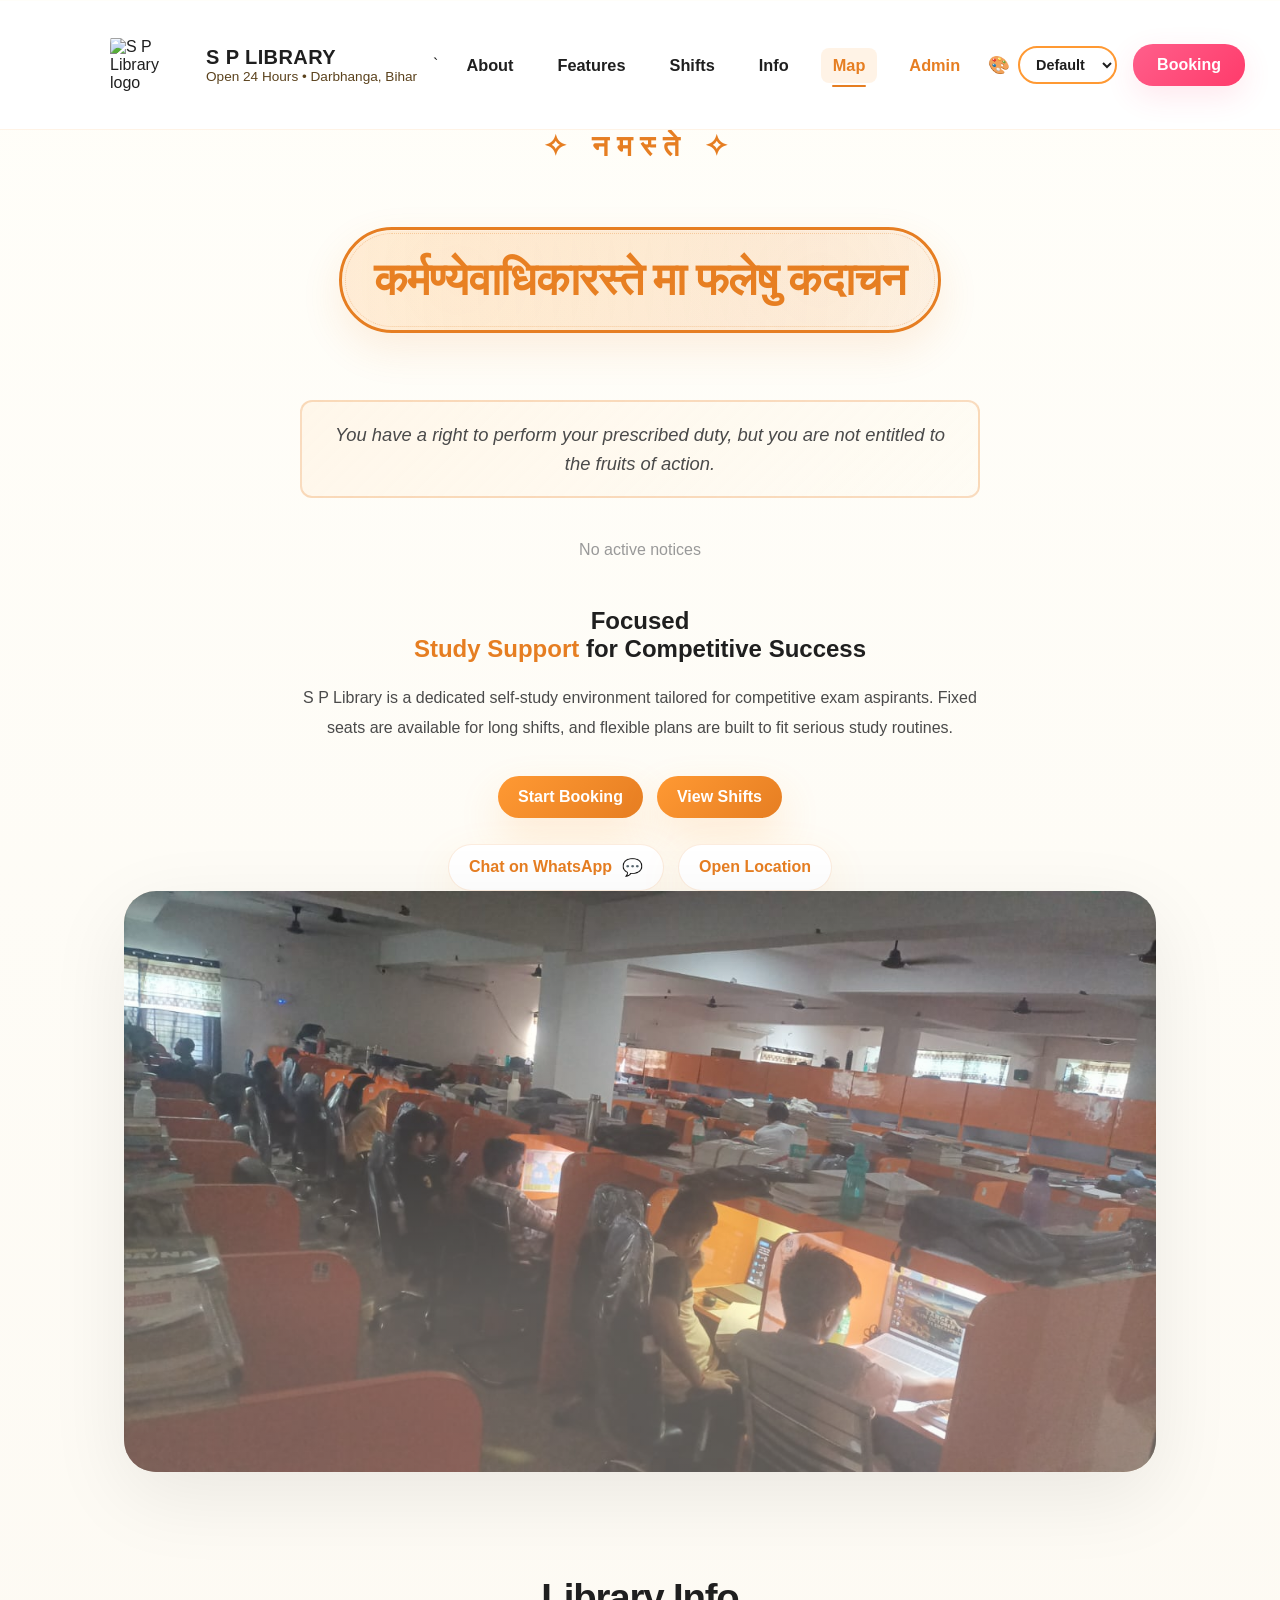
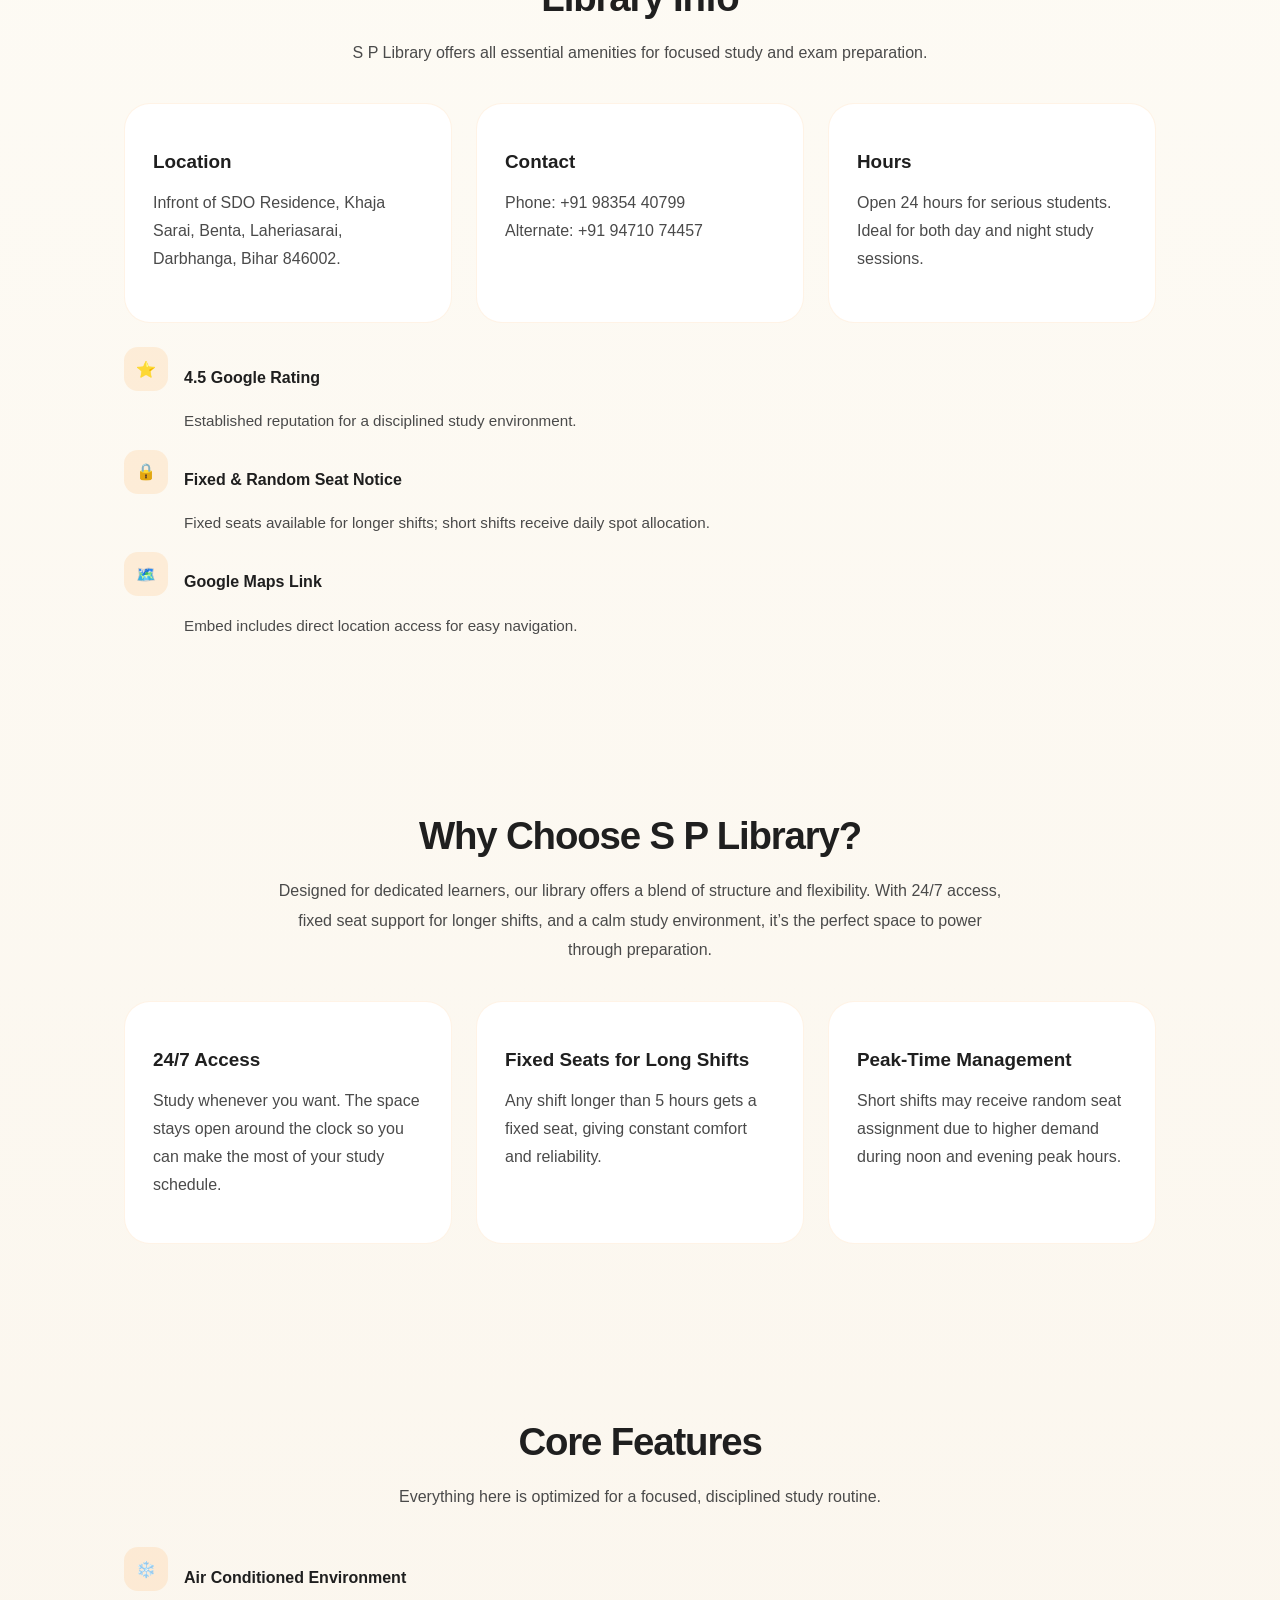
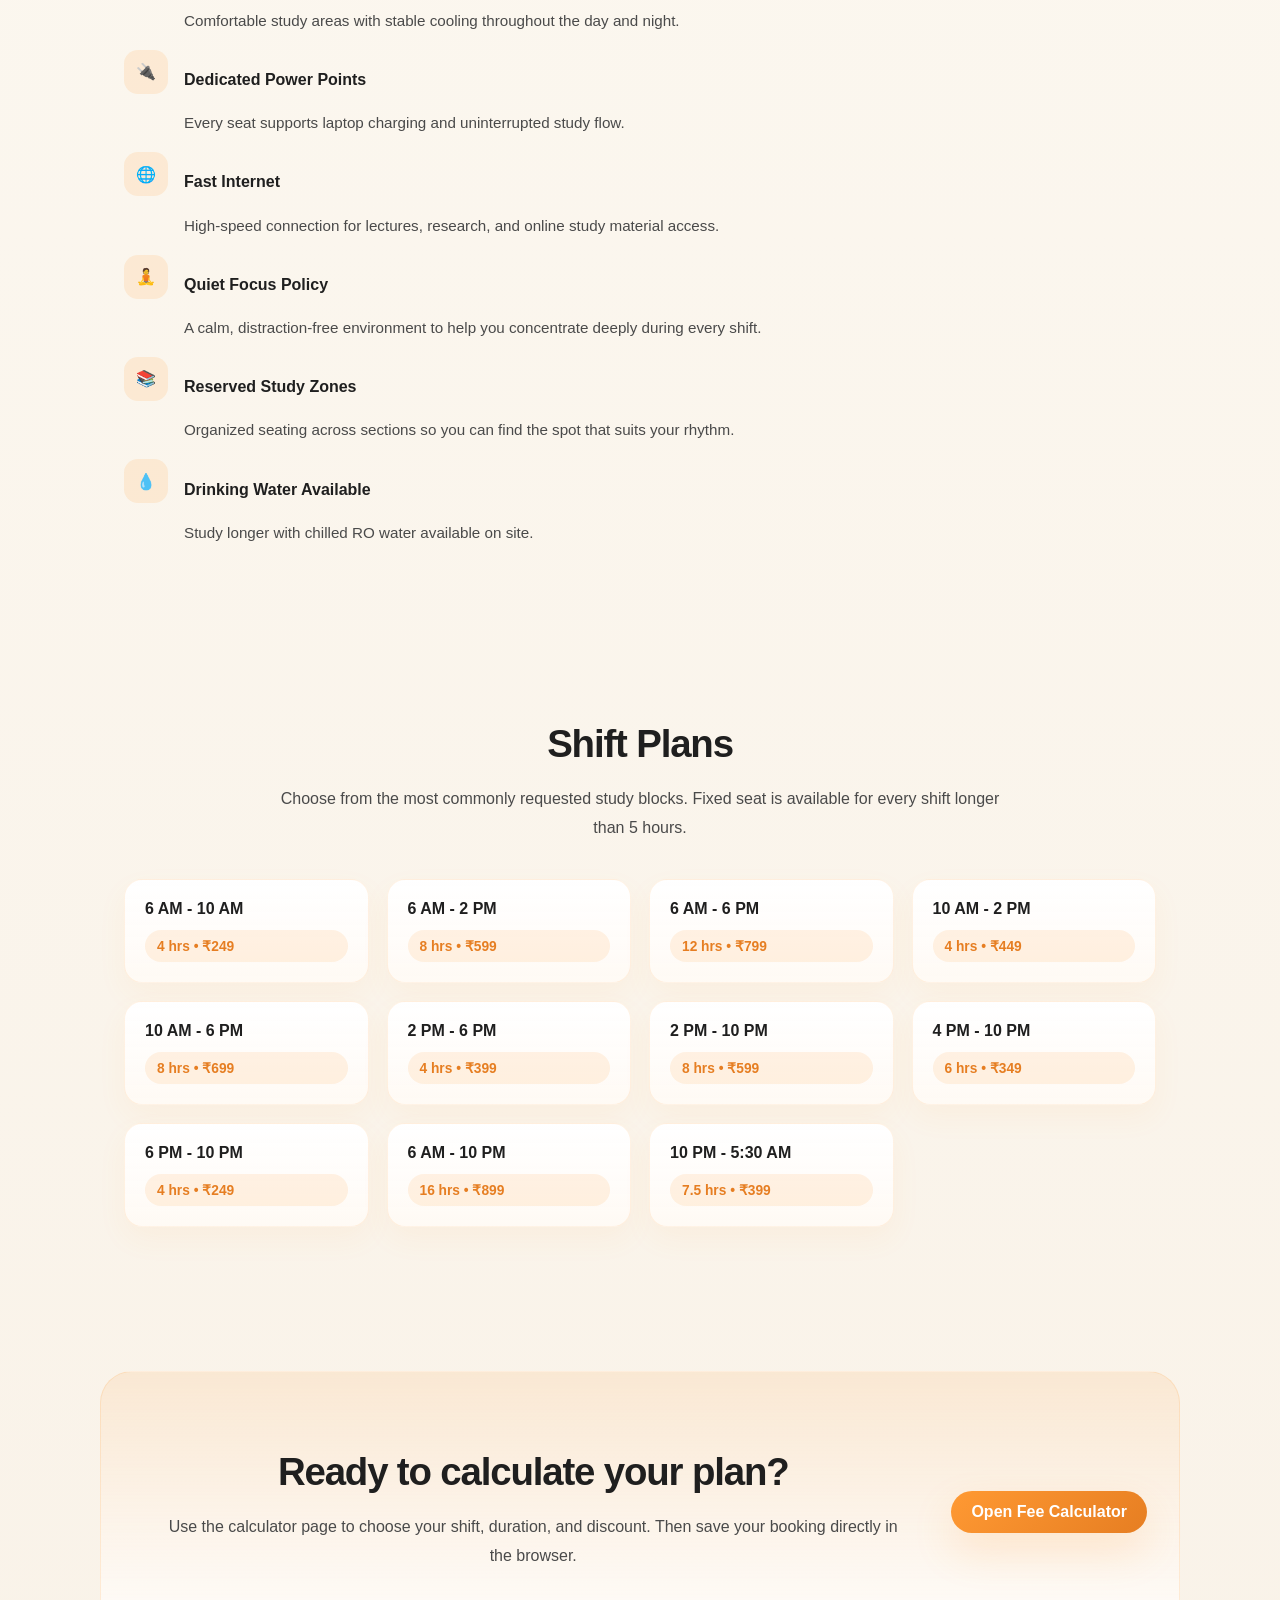
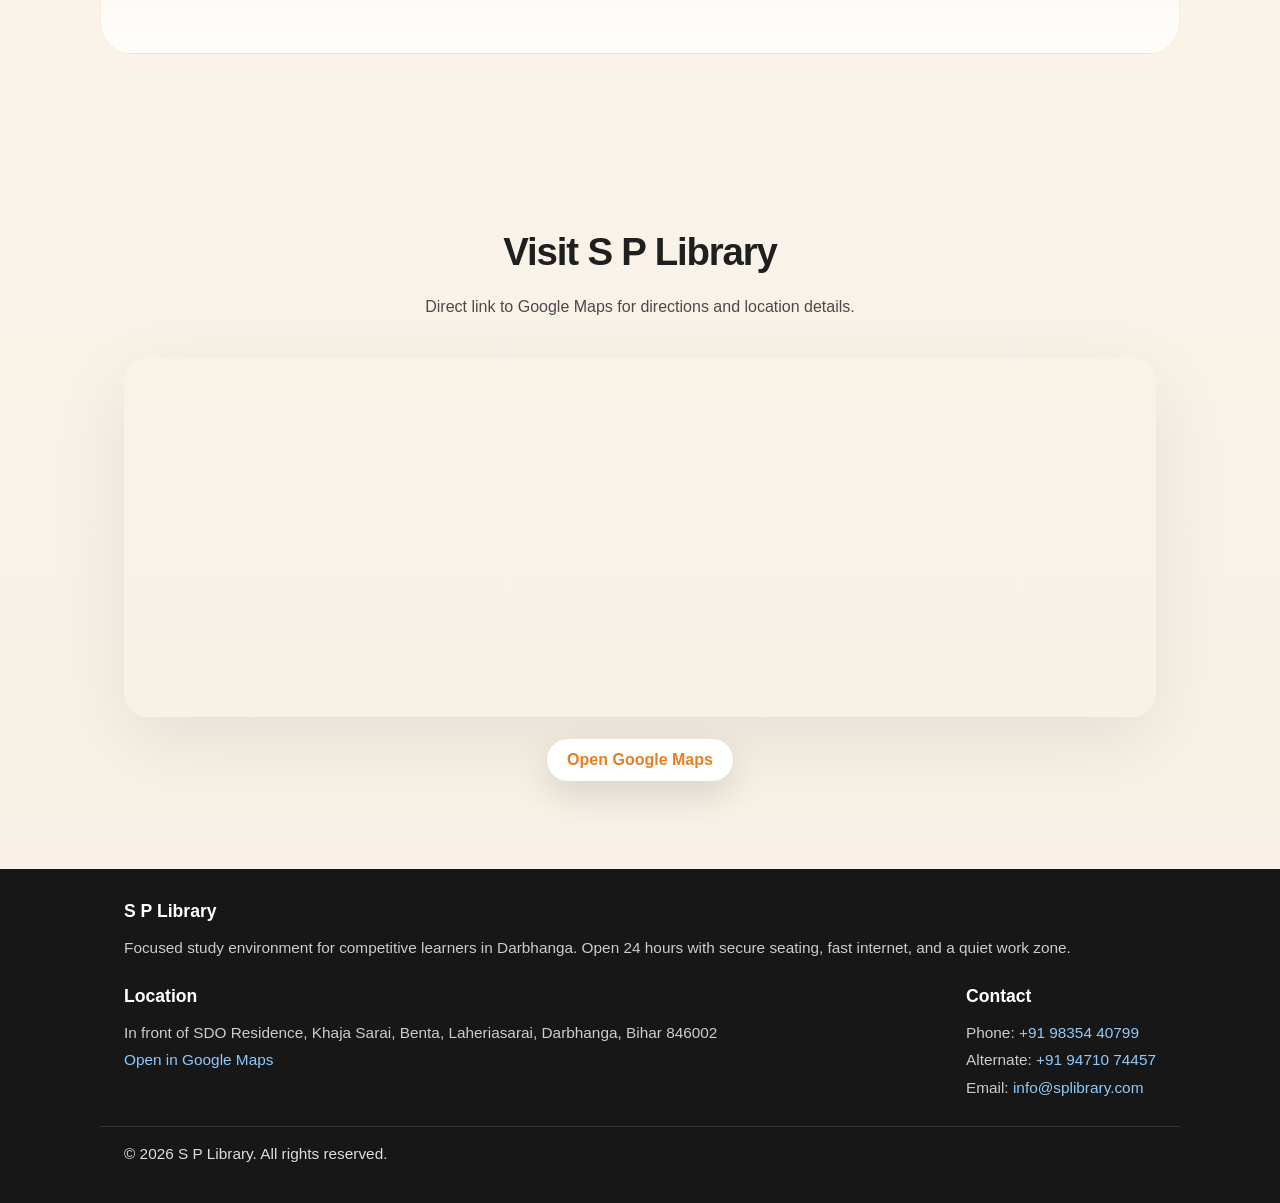
==== commit 30818ffe: "finilized now hosting but admin login is eassy , need to upgrade" ====
--- a/index.html
+++ b/index.html
@@ -1,4 +1,4 @@
-﻿< !DOCTYPE html>
+﻿<!DOCTYPE html>
 <html lang="en">
 <head>
     <meta charset="UTF-8">
--- a/styles.css
+++ b/styles.css
@@ -62,7 +62,7 @@
     background: rgba(255, 255, 255, 0.92);
     backdrop-filter: blur(16px);
     position: sticky;
-    top: 10px;
+    top: 1px;
     z-index: 50;
     border-bottom: 1px solid var(--theme-border);
     padding: 12px 0;
@@ -233,9 +233,9 @@
     }
 
     .nav {
-        display: none;
+        display: none !important;
         position: fixed;
-        top: 90px;
+        top: 100%;
         left: 0;
         right: 0;
         background: var(--white);
@@ -250,7 +250,7 @@
     }
 
     .nav.active {
-        display: flex;
+        display: flex !important;
     }
 
     .nav a {
